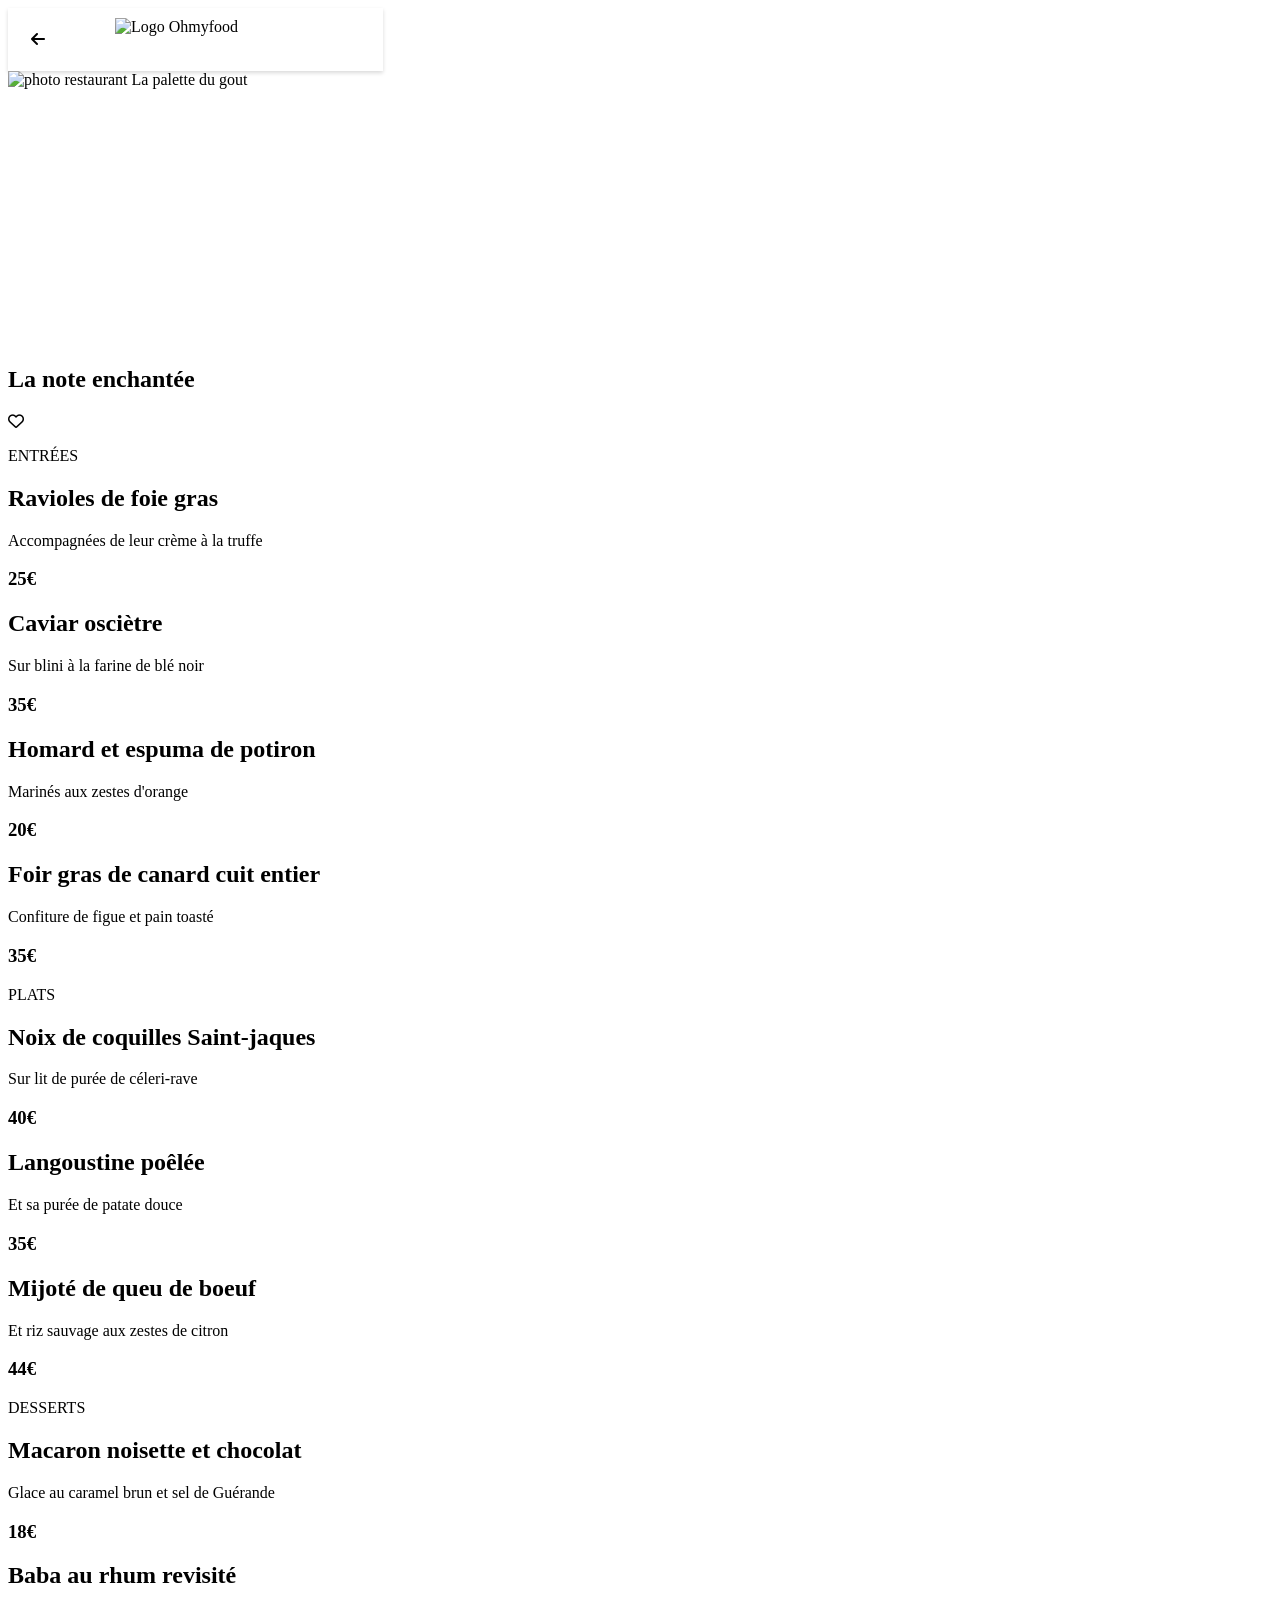
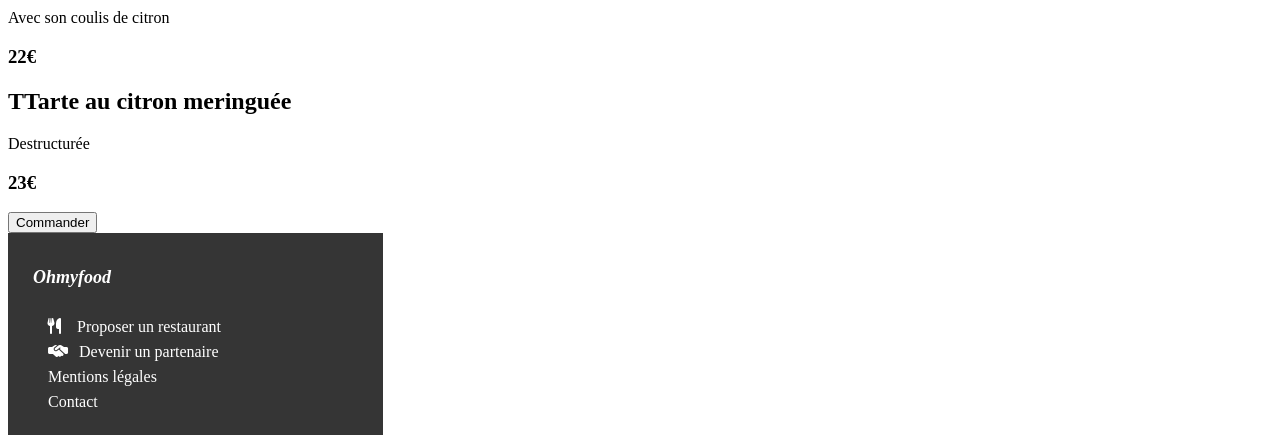
==== p4-menu-la-note-enchantee.html @ 3b94a600 "Full html" ====
<!DOCTYPE html>
<html lang="fr">

<head>
    <meta charset="utf-8">
    <title>Le titre de ma page</title>
    <meta name="viewport" content="width=device-width, initial-scale=1.0" />
    <link href="css/style.css" rel="stylesheet">
    <link rel="stylesheet" href="https://cdnjs.cloudflare.com/ajax/libs/font-awesome/6.2.1/css/all.min.css"
        integrity="sha512-MV7K8+y+gLIBoVD59lQIYicR65iaqukzvf/nwasF0nqhPay5w/9lJmVM2hMDcnK1OnMGCdVK+iQrJ7lzPJQd1w=="
        crossorigin="anonymous" referrerpolicy="no-referrer" />
</head>

<body>

    <!--header-->
    <header class="header-menu">
        <div class="header-first-block header-first-block-space">
            <div class="logo-menu"><i class="fa-solid fa-arrow-left"></i></div>
            <img class="header-picture" src="./images/logo/ohmyfood.png" alt="Logo Ohmyfood">
        </div>
        <img class="header-picture-menu" src="./images/restaurants/stil-u2Lp8tXIcjw-unsplash.jpg"
            alt="photo restaurant La palette du gout">
        </section>


        <!--Menu-->
        <section class="bloc-menu">
            <h1> La note enchantée</h1>
            <div><i class="fa-regular fa-heart"></i></div>


            <div>
                <p>ENTRÉES</p>
                <div class="starter-bloc-menu">

                    <article>
                        <h2>Ravioles de foie gras</h2>
                        <p>Accompagnées de leur crème à la truffe</p>
                        <h3>25€</h3>
                    </article>

                    <article>
                        <h2>Caviar osciètre</h2>
                        <p>Sur blini à la farine de blé noir</p>
                        <h3>35€</h3>
                    </article>

                    <article>
                        <h2>Homard et espuma de potiron</h2>
                        <p>Marinés aux zestes d'orange</p>
                        <h3>20€</h3>
                    </article>

                    <article>
                        <h2>Foir gras de canard cuit entier</h2>
                        <p>Confiture de figue et pain toasté</p>
                        <h3>35€</h3>
                    </article>

                </div>
            </div>

            <div>
                <p>PLATS</p>
                <div class="maincourse-bloc-menu">

                    <article>
                        <h2>Noix de coquilles Saint-jaques</h2>
                        <p>Sur lit de purée de céleri-rave</p>
                        <h3>40€</h3>
                    </article>

                    <article>
                        <h2>Langoustine poêlée</h2>
                        <p>Et sa purée de patate douce</p>
                        <h3>35€</h3>
                    </article>

                    <article>
                        <h2>Mijoté de queu de boeuf</h2>
                        <p>Et riz sauvage aux zestes de citron</p>
                        <h3>44€</h3>
                    </article>
                </div>
            </div>

            <div>
                <p>DESSERTS</p>
                <div class="desert-bloc-menu">

                    <article>
                        <h2>Macaron noisette et chocolat</h2>
                        <p>Glace au caramel brun et sel de Guérande</p>
                        <h3>18€</h3>
                    </article>

                    <article>
                        <h2>Baba au rhum revisité</h2>
                        <p>Avec son coulis de citron</p>
                        <h3>22€</h3>
                    </article>

                    <article>
                        <h2>TTarte au citron meringuée</h2>
                        <p>Destructurée</p>
                        <h3>23€</h3>
                    </article>

                </div>
            </div>

            <button>Commander</button>

        </section>


        <!--Footer-->
        <footer class="footer-container">
            <h1>Ohmyfood</h1>
            <ul class="footer-list">
                <li><a><i class="fa-solid fa-utensils"></i> Proposer un restaurant</a></li>
                <li><a><i class="fa-solid fa-handshake-simple"></i>Devenir un partenaire</a></li>
                <li><a>Mentions légales</a></li>
                <li><a>Contact</a></li>
            </ul>
        </footer>

</body>

</html>
---- css/style.css ----
body {
    width: 375px;
}

.grey-icon {
    color: #7E7E7E;
}

.green-button {
    color: #008766;
    background-color: #99E2D0;
    border-style: none;
}

/*header*/
header {
    background-color: #ffffff;
    display: flex;
    flex-direction: column;
    width: 100%;
}

.header-first-block {
    width: 375px;
    box-shadow: 0px 2px 4px 0px #00000026;
    display: flex;
    align-items: center;
    justify-content: center;
}

.header-picture {
    height: 44px;
    width: 162px;
    display: flex;
    justify-content: center;
    align-items: center;
    object-fit: contain;
}

.header-logo {
    height: 50px;
    width: 375px;
    background-color: #EAEAEA;
    display: flex;
    flex-direction: row;
    align-items: center;
    justify-content: center;
}

.header-logo i {
    margin-right: 10px;
}

.presentation-block-header {
    background-color: #F6F6F6;
    height: 287px;
    width: 375px;
    display: flex;
    flex-direction: column;
    align-items: center;
}

.button-presentation-block-header {
    display: flex;
    justify-content: center;
    align-items: center;
    height: 50px;
    width: 218px;
    border-radius: 25px;
    background: linear-gradient(200.64deg, #9356DC -5.2%, #FF79DA 110.74%);
    color: white;
    border-style: none;
    font-size: 16px;
    margin-top: 17px;
}

.presentation-block-header h1 {
    width: 230px;
    font-size: 24px;
    display: flex;
    justify-content: center;
    text-align: center;
    margin-top: 39px;
}

.presentation-block-header p {
    width: 290px;
    text-align: center;
    font-size: 18px;
    margin-top: 0;
}

/*Fonctionnement*/
.instruction-block {
    height: 320px;
    width: 375px;
    padding-top: 48px;
    padding-bottom: 68px;
    padding-left: 32px;
}

.instruction-block h1 {
    margin: 0;
}

.card-instruction-block {
    height: 72px;
    width: 322px;
    left: 32px;
    border-radius: 20px;
    background: #F6F6F6;
    box-shadow: 0px 4px 15px 0px #00000026;
    margin-bottom: 25px;
    margin-top: 26px;
    display: flex;
    flex-direction: row;
    align-items: center;
}

.card-instruction-block i {
    padding-right: 30px;
    padding-left: 30px;
}

.number-instruction-block {
    background: #9356DC;
    width: 24px;
    height: 24px;
    border-radius: 50%;
    color: #ffffff;
    display: flex;
    align-items: center;
    justify-content: center;
}

/*Restaurant*/
.restaurant-block {
    background: #F6F6F6;
    width: 375px;
}

.card-container-restaurant-block {
    display: flex;
    flex-direction: column;
    justify-content: center;
    align-items: center;
}

.card-restaurant-block {
    background-color: #ffffff;
    box-shadow: 0px 4px 15px 0px #0000001A;
    height: 251px;
    width: 335px;
    border-radius: 15px;
    overflow: hidden;
    margin-bottom: 10px;
    box-sizing: border-box;
}

.button-restaurant-bock {
    position: relative;
    bottom: 180px;
    left: 240px;
    height: 29px;
    width: 80px;
    border-radius: 2px;
}

.card-restaurant-block img {
    width: 335px;
    height: 190px;
}

.card-restaurant-block h2 {
    font-size: 18px;
    margin: 0;
}

/*Footer*/
.footer-container {
    height: 180px;
    width: 375px;
    background-color: #353535;
    color: #ffffff;
    padding-top: 22px;
}

.footer-container h1 {
    font-style: italic;
    font-size: 18px;
    margin-left: 25px;
    margin-bottom: 30px;
}

.footer-container a {
    text-decoration: none;
}

.footer-container i {
    margin-right: 11px;
}

.footer-container li {
    list-style-type: none;
    margin-bottom: 7px;
}








/*Page-Menu*/

/*Header*/

.header-menu {
    width: 100%;
}

.header-first-block-space {
    justify-content: left;
    height: 63px;
}

.logo-menu {
    margin-left: 23px;
    margin-right: 70px;
}

.header-picture-menu {
    width: 375px;
    height: 275px;
}

/*Menu*/
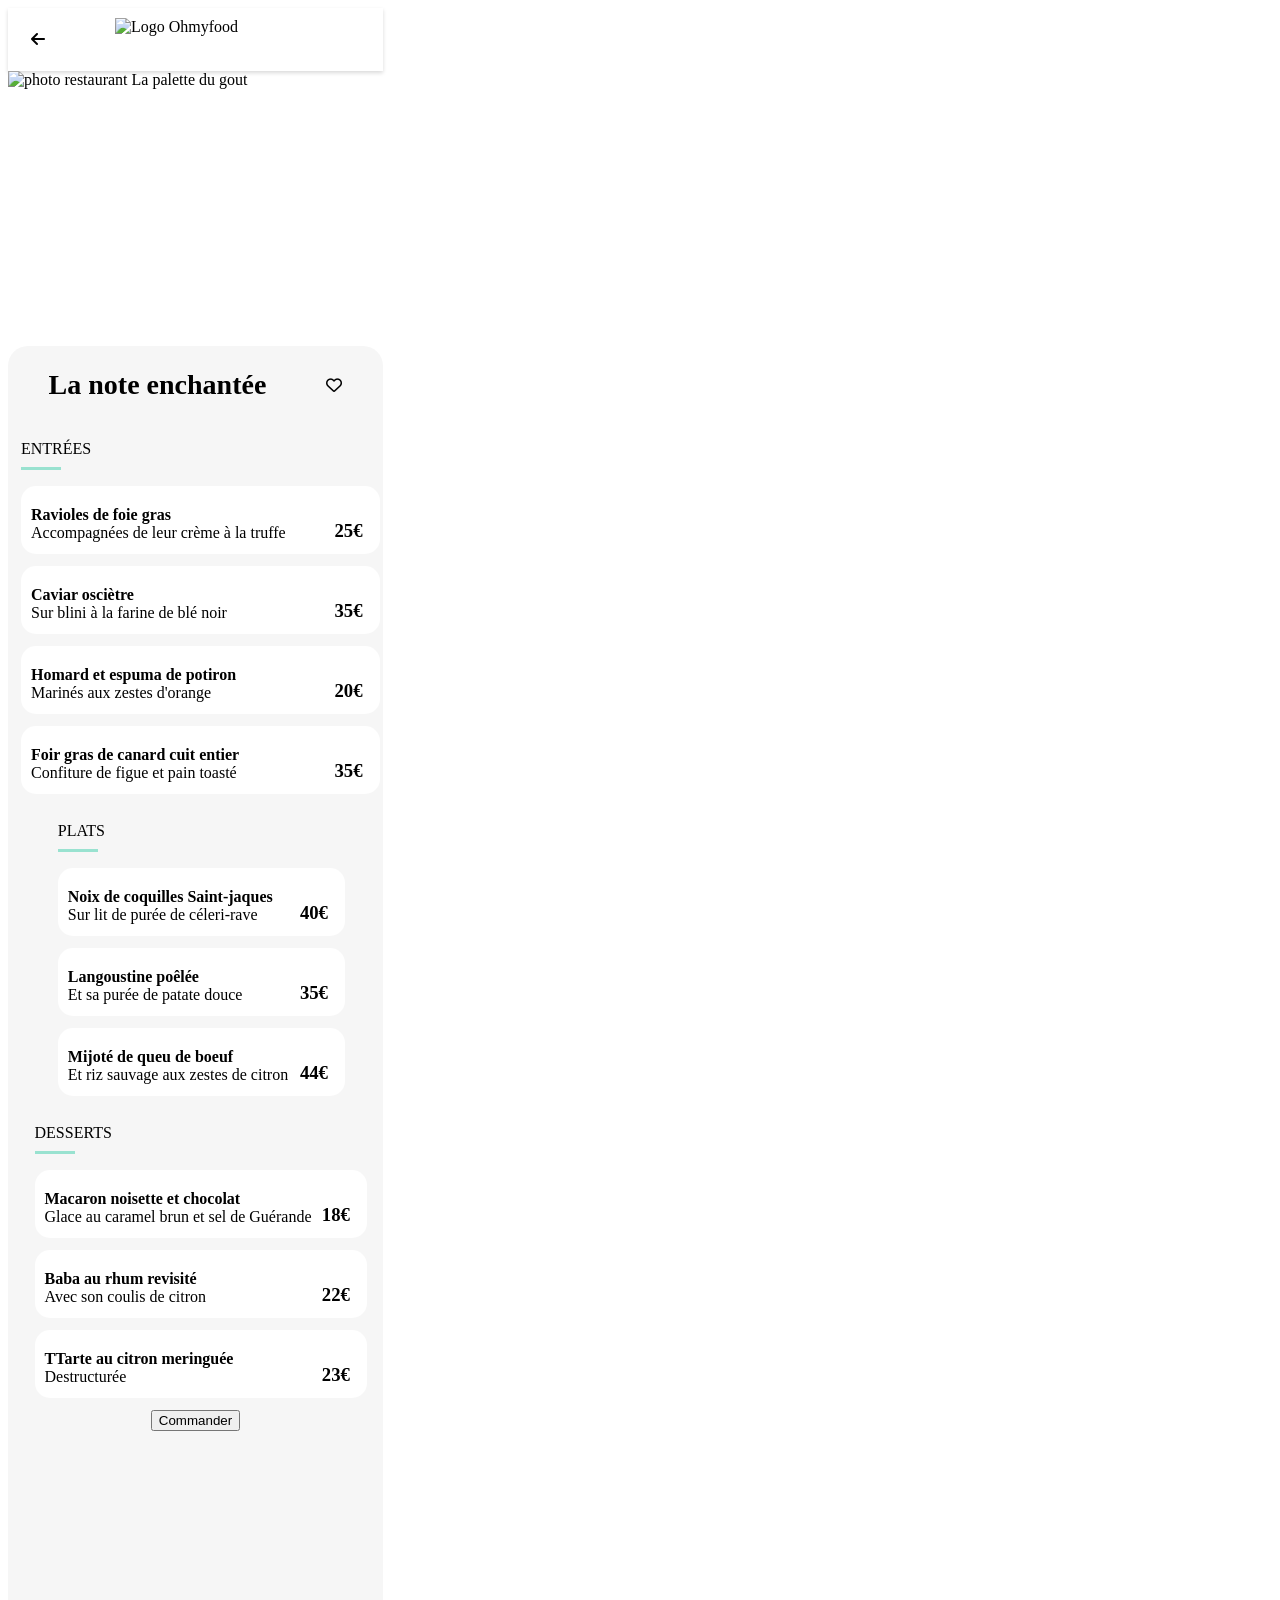
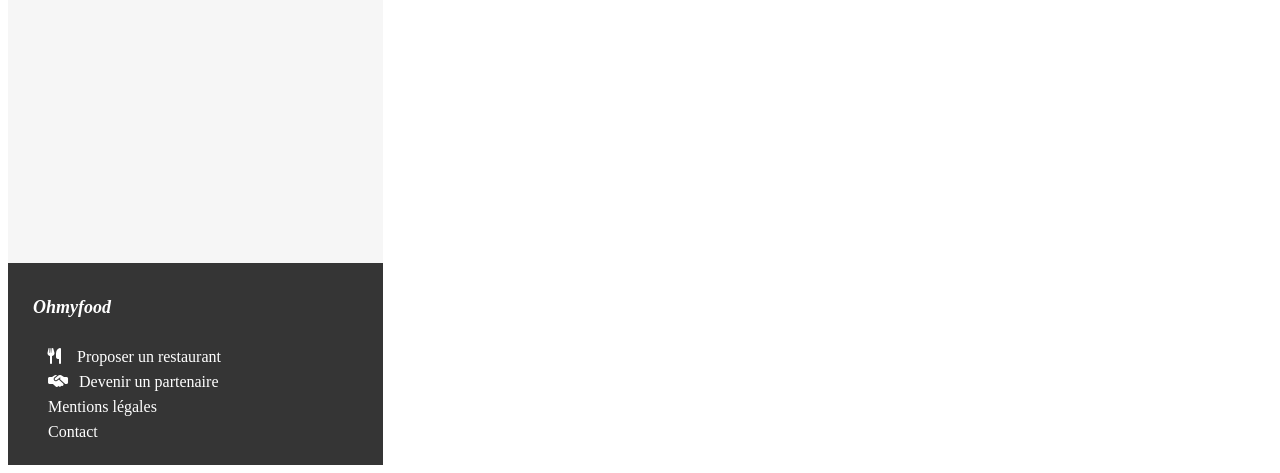
==== commit 23619302: "Css" ====
--- a/p4-menu-la-note-enchantee.html
+++ b/p4-menu-la-note-enchantee.html
@@ -9,6 +9,12 @@
     <link rel="stylesheet" href="https://cdnjs.cloudflare.com/ajax/libs/font-awesome/6.2.1/css/all.min.css"
         integrity="sha512-MV7K8+y+gLIBoVD59lQIYicR65iaqukzvf/nwasF0nqhPay5w/9lJmVM2hMDcnK1OnMGCdVK+iQrJ7lzPJQd1w=="
         crossorigin="anonymous" referrerpolicy="no-referrer" />
+    <link rel="preconnect" href="https://fonts.googleapis.com">
+    <link rel="preconnect" href="https://fonts.gstatic.com" crossorigin>
+    <link
+        href="https://fonts.googleapis.com/css2?family=Raleway:ital,wght@0,100;0,200;0,300;0,400;1,100;1,200&display=swap"
+        rel="stylesheet">
+
 </head>
 
 <body>
@@ -26,84 +32,106 @@
 
         <!--Menu-->
         <section class="bloc-menu">
-            <h1> La note enchantée</h1>
-            <div><i class="fa-regular fa-heart"></i></div>
+            <div class="restaurant-name-menu">
+                <h1> La note enchantée</h1>
+                <i class="fa-regular fa-heart"></i>
+            </div>
 
 
-            <div>
-                <p>ENTRÉES</p>
-                <div class="starter-bloc-menu">
+            <div class="starter-bloc-menu">
+                <p class="title-bloc-menu">ENTRÉES</p>
+                <div>
 
-                    <article>
-                        <h2>Ravioles de foie gras</h2>
-                        <p>Accompagnées de leur crème à la truffe</p>
+                    <article class="card-menu">
+                        <div class="card-title">
+                            <h2>Ravioles de foie gras</h2>
+                            <p>Accompagnées de leur crème à la truffe</p>
+                        </div>
                         <h3>25€</h3>
                     </article>
 
-                    <article>
-                        <h2>Caviar osciètre</h2>
-                        <p>Sur blini à la farine de blé noir</p>
+                    <article class="card-menu">
+                        <div class="card-title">
+                            <h2>Caviar osciètre</h2>
+                            <p>Sur blini à la farine de blé noir</p>
+                        </div>
                         <h3>35€</h3>
                     </article>
 
-                    <article>
-                        <h2>Homard et espuma de potiron</h2>
-                        <p>Marinés aux zestes d'orange</p>
+                    <article class="card-menu">
+                        <div class="card-title">
+                            <h2>Homard et espuma de potiron</h2>
+                            <p>Marinés aux zestes d'orange</p>
+                        </div>
                         <h3>20€</h3>
                     </article>
 
-                    <article>
-                        <h2>Foir gras de canard cuit entier</h2>
-                        <p>Confiture de figue et pain toasté</p>
+                    <article class="card-menu">
+                        <div class="card-title">
+                            <h2>Foir gras de canard cuit entier</h2>
+                            <p>Confiture de figue et pain toasté</p>
+                        </div>
                         <h3>35€</h3>
                     </article>
 
                 </div>
             </div>
 
-            <div>
-                <p>PLATS</p>
-                <div class="maincourse-bloc-menu">
+            <div class="maincourse-bloc-menu">
+                <p class="title-bloc-menu">PLATS</p>
+                <div>
 
-                    <article>
-                        <h2>Noix de coquilles Saint-jaques</h2>
-                        <p>Sur lit de purée de céleri-rave</p>
+                    <article class="card-menu">
+                        <div class="card-title">
+                            <h2>Noix de coquilles Saint-jaques</h2>
+                            <p>Sur lit de purée de céleri-rave</p>
+                        </div>
                         <h3>40€</h3>
                     </article>
 
-                    <article>
-                        <h2>Langoustine poêlée</h2>
-                        <p>Et sa purée de patate douce</p>
+                    <article class="card-menu">
+                        <div class="card-title">
+                            <h2>Langoustine poêlée</h2>
+                            <p>Et sa purée de patate douce</p>
+                        </div>
                         <h3>35€</h3>
                     </article>
 
-                    <article>
-                        <h2>Mijoté de queu de boeuf</h2>
-                        <p>Et riz sauvage aux zestes de citron</p>
+                    <article class="card-menu">
+                        <div class="card-title">
+                            <h2>Mijoté de queu de boeuf</h2>
+                            <p>Et riz sauvage aux zestes de citron</p>
+                        </div>
                         <h3>44€</h3>
                     </article>
                 </div>
             </div>
 
-            <div>
-                <p>DESSERTS</p>
-                <div class="desert-bloc-menu">
+            <div class="desert-bloc-menu">
+                <p class="title-bloc-menu">DESSERTS</p>
+                <div>
 
-                    <article>
-                        <h2>Macaron noisette et chocolat</h2>
-                        <p>Glace au caramel brun et sel de Guérande</p>
+                    <article class="card-menu">
+                        <div class="card-title">
+                            <h2>Macaron noisette et chocolat</h2>
+                            <p>Glace au caramel brun et sel de Guérande</p>
+                        </div>
                         <h3>18€</h3>
                     </article>
 
-                    <article>
-                        <h2>Baba au rhum revisité</h2>
-                        <p>Avec son coulis de citron</p>
+                    <article class="card-menu">
+                        <div class="card-title">
+                            <h2>Baba au rhum revisité</h2>
+                            <p>Avec son coulis de citron</p>
+                        </div>
                         <h3>22€</h3>
                     </article>
 
-                    <article>
-                        <h2>TTarte au citron meringuée</h2>
-                        <p>Destructurée</p>
+                    <article class="card-menu">
+                        <div class="card-title">
+                            <h2>TTarte au citron meringuée</h2>
+                            <p>Destructurée</p>
+                        </div>
                         <h3>23€</h3>
                     </article>
 
--- a/css/style.css
+++ b/css/style.css
@@ -237,8 +237,67 @@
 
 /*Menu*/
 
-
-
-
-
-
+.bloc-menu {
+    background-color: #F6F6F6;
+    height: 1517px;
+    border-radius: 20px 20px 0 0;
+    padding: 0 13px 0 13px;
+    display: flex;
+    align-items: center;
+    flex-direction: column;
+}
+
+.restaurant-name-menu {
+    display: flex;
+    align-items: center;
+}
+
+.restaurant-name-menu h1 {
+    margin-right: 60px;
+    font-size: 28px;
+}
+
+.starter-bloc-menu {
+    width: 100%;
+    display: flex;
+    flex-direction: column;
+}
+
+.title-bloc-menu {
+    border-bottom: 3px solid #99E2D0;
+    width: 40px;
+    height: 27px;
+}
+
+.card-menu {
+    width: 97%;
+    height: 68px;
+    background-color: #FFFFFF;
+    border-radius: 15px;
+    display: flex;
+    flex-direction: row;
+    align-items: flex-end;
+    justify-content: space-between;
+    margin-bottom: 12px;
+    padding-left: 10px;
+    padding-right: 10px;
+}
+
+.card-menu h2 {
+    font-size: 16px;
+    margin: 0;
+}
+
+.card-menu p {
+    margin: 0;
+}
+
+.card-menu h3 {
+    width: 35px;
+    margin-bottom: 12px;
+    display: flex;
+}
+
+.card-title {
+    margin-bottom: 12px;
+}
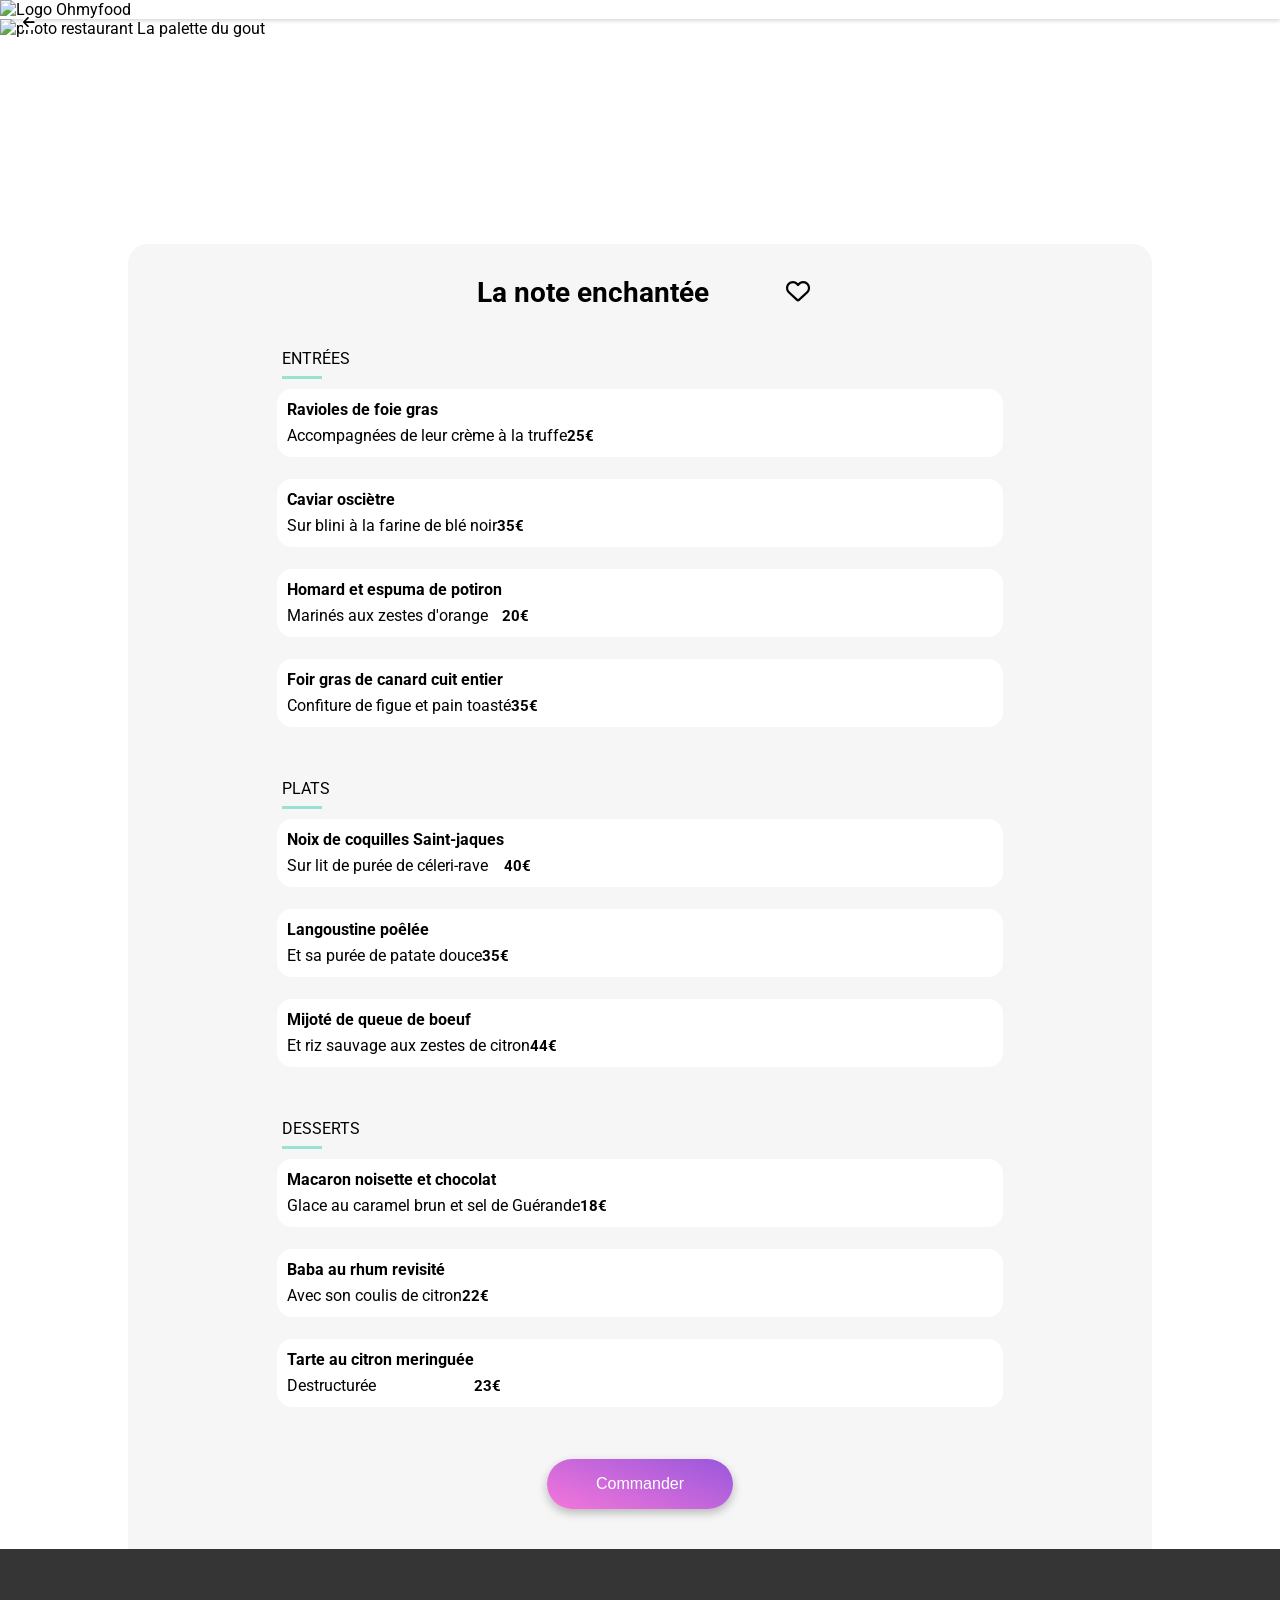
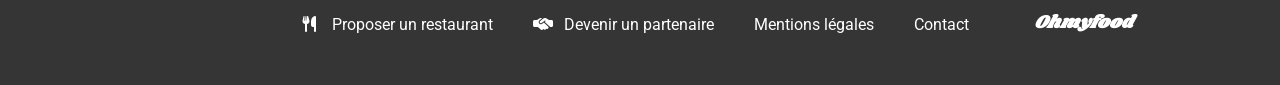
==== commit 93e0c534: "Feat - homepage loader" ====
--- a/p4-menu-la-note-enchantee.html
+++ b/p4-menu-la-note-enchantee.html
@@ -3,7 +3,7 @@
 
 <head>
     <meta charset="utf-8">
-    <title>Le titre de ma page</title>
+    <title>Menu - La note enchantée</title>
     <meta name="viewport" content="width=device-width, initial-scale=1.0" />
     <link href="css/style.css" rel="stylesheet">
     <link rel="stylesheet" href="https://cdnjs.cloudflare.com/ajax/libs/font-awesome/6.2.1/css/all.min.css"
@@ -14,7 +14,13 @@
     <link
         href="https://fonts.googleapis.com/css2?family=Raleway:ital,wght@0,100;0,200;0,300;0,400;1,100;1,200&display=swap"
         rel="stylesheet">
-
+    <link rel="preconnect" href="https://fonts.googleapis.com">
+    <link rel="preconnect" href="https://fonts.gstatic.com" crossorigin>
+    <link rel="preconnect" href="https://fonts.googleapis.com">
+    <link rel="preconnect" href="https://fonts.gstatic.com" crossorigin>
+    <link
+        href="https://fonts.googleapis.com/css2?family=Roboto:ital,wght@0,100;0,300;0,400;0,500;0,700;0,900;1,100;1,300;1,400;1,500;1,700;1,900&family=Shrikhand&display=swap"
+        rel="stylesheet">
 </head>
 
 <body>
@@ -22,7 +28,9 @@
     <!--header-->
     <header class="header-menu">
         <div class="header-first-block header-first-block-space">
-            <div class="logo-menu"><i class="fa-solid fa-arrow-left"></i></div>
+            <a href="./p4.html">
+                <button class="logo-menu"><i class="fa-solid fa-arrow-left"></i></button>
+            </a>
             <img class="header-picture" src="./images/logo/ohmyfood.png" alt="Logo Ohmyfood">
         </div>
         <img class="header-picture-menu" src="./images/restaurants/stil-u2Lp8tXIcjw-unsplash.jpg"
@@ -33,8 +41,11 @@
         <!--Menu-->
         <section class="bloc-menu">
             <div class="restaurant-name-menu">
-                <h1> La note enchantée</h1>
-                <i class="fa-regular fa-heart"></i>
+                <h1>La note enchantée</h1>
+                <button class="heart-button">
+                    <i class="fa-regular fa-heart heart-empty"></i>
+                    <i class="fa-solid fa-heart heart-full"></i>
+                </button>
             </div>
 
 
@@ -42,38 +53,39 @@
                 <p class="title-bloc-menu">ENTRÉES</p>
                 <div>
 
-                    <article class="card-menu">
-                        <div class="card-title">
-                            <h2>Ravioles de foie gras</h2>
-                            <p>Accompagnées de leur crème à la truffe</p>
-                        </div>
-                        <h3>25€</h3>
-                    </article>
+                    <div class="card-container">
+                        <article class="card-menu">
+                            <div class="card-title">
+                                <h2>Ravioles de foie gras</h2>
+                                <p>Accompagnées de leur crème à la truffe</p>
+                            </div>
+                            <h3>25€</h3>
+                        </article>
 
-                    <article class="card-menu">
-                        <div class="card-title">
-                            <h2>Caviar osciètre</h2>
-                            <p>Sur blini à la farine de blé noir</p>
-                        </div>
-                        <h3>35€</h3>
-                    </article>
+                        <article class="card-menu">
+                            <div class="card-title">
+                                <h2>Caviar osciètre</h2>
+                                <p>Sur blini à la farine de blé noir</p>
+                            </div>
+                            <h3>35€</h3>
+                        </article>
 
-                    <article class="card-menu">
-                        <div class="card-title">
-                            <h2>Homard et espuma de potiron</h2>
-                            <p>Marinés aux zestes d'orange</p>
-                        </div>
-                        <h3>20€</h3>
-                    </article>
+                        <article class="card-menu">
+                            <div class="card-title">
+                                <h2>Homard et espuma de potiron</h2>
+                                <p>Marinés aux zestes d'orange</p>
+                            </div>
+                            <h3>20€</h3>
+                        </article>
 
-                    <article class="card-menu">
-                        <div class="card-title">
-                            <h2>Foir gras de canard cuit entier</h2>
-                            <p>Confiture de figue et pain toasté</p>
-                        </div>
-                        <h3>35€</h3>
-                    </article>
-
+                        <article class="card-menu">
+                            <div class="card-title">
+                                <h2>Foir gras de canard cuit entier</h2>
+                                <p>Confiture de figue et pain toasté</p>
+                            </div>
+                            <h3>35€</h3>
+                        </article>
+                    </div>
                 </div>
             </div>
 
@@ -81,29 +93,31 @@
                 <p class="title-bloc-menu">PLATS</p>
                 <div>
 
-                    <article class="card-menu">
-                        <div class="card-title">
-                            <h2>Noix de coquilles Saint-jaques</h2>
-                            <p>Sur lit de purée de céleri-rave</p>
-                        </div>
-                        <h3>40€</h3>
-                    </article>
+                    <div class="card-container">
+                        <article class="card-menu">
+                            <div class="card-title">
+                                <h2>Noix de coquilles Saint-jaques</h2>
+                                <p>Sur lit de purée de céleri-rave</p>
+                            </div>
+                            <h3>40€</h3>
+                        </article>
 
-                    <article class="card-menu">
-                        <div class="card-title">
-                            <h2>Langoustine poêlée</h2>
-                            <p>Et sa purée de patate douce</p>
-                        </div>
-                        <h3>35€</h3>
-                    </article>
+                        <article class="card-menu">
+                            <div class="card-title">
+                                <h2>Langoustine poêlée</h2>
+                                <p>Et sa purée de patate douce</p>
+                            </div>
+                            <h3>35€</h3>
+                        </article>
 
-                    <article class="card-menu">
-                        <div class="card-title">
-                            <h2>Mijoté de queu de boeuf</h2>
-                            <p>Et riz sauvage aux zestes de citron</p>
-                        </div>
-                        <h3>44€</h3>
-                    </article>
+                        <article class="card-menu">
+                            <div class="card-title">
+                                <h2>Mijoté de queue de boeuf</h2>
+                                <p>Et riz sauvage aux zestes de citron</p>
+                            </div>
+                            <h3>44€</h3>
+                        </article>
+                    </div>
                 </div>
             </div>
 
@@ -111,34 +125,36 @@
                 <p class="title-bloc-menu">DESSERTS</p>
                 <div>
 
-                    <article class="card-menu">
-                        <div class="card-title">
-                            <h2>Macaron noisette et chocolat</h2>
-                            <p>Glace au caramel brun et sel de Guérande</p>
-                        </div>
-                        <h3>18€</h3>
-                    </article>
 
-                    <article class="card-menu">
-                        <div class="card-title">
-                            <h2>Baba au rhum revisité</h2>
-                            <p>Avec son coulis de citron</p>
-                        </div>
-                        <h3>22€</h3>
-                    </article>
+                    <div class="card-container">
+                        <article class="card-menu">
+                            <div class="card-title">
+                                <h2>Macaron noisette et chocolat</h2>
+                                <p>Glace au caramel brun et sel de Guérande</p>
+                            </div>
+                            <h3>18€</h3>
+                        </article>
 
-                    <article class="card-menu">
-                        <div class="card-title">
-                            <h2>TTarte au citron meringuée</h2>
-                            <p>Destructurée</p>
-                        </div>
-                        <h3>23€</h3>
-                    </article>
+                        <article class="card-menu">
+                            <div class="card-title">
+                                <h2>Baba au rhum revisité</h2>
+                                <p>Avec son coulis de citron</p>
+                            </div>
+                            <h3>22€</h3>
+                        </article>
 
+                        <article class="card-menu">
+                            <div class="card-title">
+                                <h2>Tarte au citron meringuée</h2>
+                                <p>Destructurée</p>
+                            </div>
+                            <h3>23€</h3>
+                        </article>
+                    </div>
                 </div>
             </div>
 
-            <button>Commander</button>
+            <button class="button-menu">Commander</button>
 
         </section>
 
--- a/css/style.css
+++ b/css/style.css
@@ -1,5 +1,24 @@
 body {
-    width: 375px;
+    font-family: 'Roboto', sans-serif;
+}
+
+* {
+    margin: 0;
+    padding: 0;
+}
+
+:root {
+    --color-primary: #9356DC;
+}
+
+body {
+    margin: 0;
+    width: 100%;
+}
+
+a {
+    text-decoration: none;
+    color: black;
 }
 
 .grey-icon {
@@ -12,6 +31,26 @@
     border-style: none;
 }
 
+img {
+    object-fit: cover;
+}
+
+.heart-button {
+    border-style: none;
+    height: 30px;
+    width: 35px;
+    font-size: 24px;
+    margin-bottom: 15px;
+    overflow: hidden;
+    transition-duration: 1.2s;
+}
+
+h1 {
+    font-family: 'Shrikhand', cursive;
+}
+
+
+
 /*header*/
 header {
     background-color: #ffffff;
@@ -21,25 +60,32 @@
 }
 
 .header-first-block {
-    width: 375px;
+    min-width: 375px;
+    width: 100%;
     box-shadow: 0px 2px 4px 0px #00000026;
-    display: flex;
-    align-items: center;
-    justify-content: center;
+}
+
+.header-homepage-space {
+    display: flex;
+    justify-content: center;
+    align-items: center;
+}
+
+.header-menu-space {
+    display: flex;
+    align-items: center;
 }
 
 .header-picture {
     height: 44px;
     width: 162px;
-    display: flex;
-    justify-content: center;
-    align-items: center;
     object-fit: contain;
 }
 
 .header-logo {
     height: 50px;
-    width: 375px;
+    min-width: 375px;
+    width: 100%;
     background-color: #EAEAEA;
     display: flex;
     flex-direction: row;
@@ -54,7 +100,8 @@
 .presentation-block-header {
     background-color: #F6F6F6;
     height: 287px;
-    width: 375px;
+    min-width: 375px;
+    width: 100%;
     display: flex;
     flex-direction: column;
     align-items: center;
@@ -92,38 +139,55 @@
 
 /*Fonctionnement*/
 .instruction-block {
-    height: 320px;
-    width: 375px;
-    padding-top: 48px;
-    padding-bottom: 68px;
-    padding-left: 32px;
+    height: 440px;
+    min-width: 375px;
+    width: 100%;
 }
 
 .instruction-block h1 {
     margin: 0;
+    padding-top: 20px;
+    padding-left: 20px;
+}
+
+.card-container-instruction-block {
+    display: flex;
+    flex-direction: column;
+    width: 100%;
+    align-items: center;
 }
 
 .card-instruction-block {
     height: 72px;
-    width: 322px;
+    width: 90%;
     left: 32px;
     border-radius: 20px;
     background: #F6F6F6;
     box-shadow: 0px 4px 15px 0px #00000026;
     margin-bottom: 25px;
     margin-top: 26px;
+    margin-right: ;
     display: flex;
     flex-direction: row;
     align-items: center;
 }
 
+.card-instruction-block:hover {
+    background-color: #F5EDFF;
+}
+
+
 .card-instruction-block i {
-    padding-right: 30px;
-    padding-left: 30px;
+    padding-right: 20px;
+    padding-left: 20px;
+}
+
+.card-instruction-block:hover i {
+    color: var(--color-primary);
 }
 
 .number-instruction-block {
-    background: #9356DC;
+    background: var(--color-primary);
     width: 24px;
     height: 24px;
     border-radius: 50%;
@@ -131,12 +195,23 @@
     display: flex;
     align-items: center;
     justify-content: center;
+    position: relative;
+    right: 10px;
 }
 
 /*Restaurant*/
 .restaurant-block {
     background: #F6F6F6;
-    width: 375px;
+    min-width: 375px;
+    width: 100%;
+    padding-bottom: 40px;
+}
+
+.restaurant-block h1 {
+    padding-top: 54px;
+    padding-left: 20px;
+    padding-bottom: 20px;
+    font-family: 'Roboto', sans-serif;
 }
 
 .card-container-restaurant-block {
@@ -150,25 +225,26 @@
     background-color: #ffffff;
     box-shadow: 0px 4px 15px 0px #0000001A;
     height: 251px;
-    width: 335px;
+    width: 90%;
     border-radius: 15px;
     overflow: hidden;
-    margin-bottom: 10px;
+    margin-bottom: 20px;
     box-sizing: border-box;
 }
 
 .button-restaurant-bock {
     position: relative;
     bottom: 180px;
-    left: 240px;
+    left: 75%;
     height: 29px;
     width: 80px;
     border-radius: 2px;
 }
 
 .card-restaurant-block img {
-    width: 335px;
+    width: 100%;
     height: 190px;
+
 }
 
 .card-restaurant-block h2 {
@@ -176,13 +252,58 @@
     margin: 0;
 }
 
+
+.heart-empty {
+    position: absolute;
+}
+
+.heart-full {
+    position: absolute;
+    opacity: 0;
+    transition-property: all;
+    transition-duration: 2s;
+}
+
+.heart-full:hover {
+    opacity: 1;
+    color: transparent;
+    background-clip: border-box;
+    -webkit-background-clip: text;
+    background-image: linear-gradient(200.64deg, #9356DC -5.2%, #FF79DA 110.74%);
+}
+
+.card-text-menu {
+    margin-top: -25px;
+    height: 70px;
+    margin-left: 12px;
+    margin-right: 24px;
+    display: flex;
+    flex-direction: row;
+    justify-content: space-between;
+    position: relative;
+}
+
+.card-text-menu p {
+    margin-top: 5px;
+}
+
+.card-text-menu .heart-button {
+    background-color: #ffffff;
+    margin-top: -9px;
+}
+
+
+
+
 /*Footer*/
 .footer-container {
     height: 180px;
-    width: 375px;
+    min-width: 375px;
+    width: 100%;
     background-color: #353535;
     color: #ffffff;
     padding-top: 22px;
+    margin-top: -50px;
 }
 
 .footer-container h1 {
@@ -194,6 +315,7 @@
 
 .footer-container a {
     text-decoration: none;
+    color: #FFFFFF;
 }
 
 .footer-container i {
@@ -205,6 +327,10 @@
     margin-bottom: 7px;
 }
 
+.footer-list {
+    padding-left: 25px;
+}
+
 
 
 
@@ -217,21 +343,20 @@
 /*Header*/
 
 .header-menu {
-    width: 100%;
-}
-
-.header-first-block-space {
-    justify-content: left;
-    height: 63px;
+    min-width: 375px;
+    width: 100%;
 }
 
 .logo-menu {
-    margin-left: 23px;
-    margin-right: 70px;
+    background-color: #FFFFFF;
+    border: none;
+    position: absolute;
+    left: 23px;
+    top: 15px;
 }
 
 .header-picture-menu {
-    width: 375px;
+    min-width: 375px;
     height: 275px;
 }
 
@@ -239,65 +364,332 @@
 
 .bloc-menu {
     background-color: #F6F6F6;
-    height: 1517px;
     border-radius: 20px 20px 0 0;
-    padding: 0 13px 0 13px;
     display: flex;
     align-items: center;
     flex-direction: column;
+    position: relative;
+    bottom: 50px;
+    min-width: 375px;
+    width: 100%;
+    transition-delay: 150ms;
 }
 
 .restaurant-name-menu {
     display: flex;
-    align-items: center;
+    justify-content: center;
+    align-items: flex-end;
 }
 
 .restaurant-name-menu h1 {
     margin-right: 60px;
     font-size: 28px;
+    margin-bottom: 0;
+    margin-top: 32px;
+    font-family: 'Roboto';
+}
+
+.restaurant-name-menu p {
+    font-size: 24px;
+}
+
+.restaurant-name-menu .heart-button {
+    background-color: #F6F6F6;
 }
 
 .starter-bloc-menu {
     width: 100%;
     display: flex;
     flex-direction: column;
+}
+
+.maincourse-bloc-menu {
+    width: 100%;
+    min-width: 375px;
+    transition-delay: 2s;
+    transition-property: margin-top;
+}
+
+.desert-bloc-menu {
+    width: 100%;
 }
 
 .title-bloc-menu {
     border-bottom: 3px solid #99E2D0;
     width: 40px;
     height: 27px;
+    margin-top: 40px;
+    margin-left: 17px;
+}
+
+.card-container {
+    display: flex;
+    flex-direction: column;
+    align-items: center;
 }
 
 .card-menu {
-    width: 97%;
+    width: 90%;
     height: 68px;
+    display: flex;
+    align-items: flex-end;
+    justify-content: flex-start;
     background-color: #FFFFFF;
     border-radius: 15px;
-    display: flex;
-    flex-direction: row;
-    align-items: flex-end;
-    justify-content: space-between;
-    margin-bottom: 12px;
+    margin-top: 10px;
     padding-left: 10px;
-    padding-right: 10px;
+    animation: cardslide 2.2s ease;
+}
+
+@keyframes cardslide {
+    0% {
+        opacity: 0;
+    }
+
+
+    100% {
+        opacity: 1;
+    }
 }
 
 .card-menu h2 {
     font-size: 16px;
-    margin: 0;
-}
-
-.card-menu p {
-    margin: 0;
+    margin-top: 0;
+    margin-bottom: 7px;
 }
 
 .card-menu h3 {
-    width: 35px;
-    margin-bottom: 12px;
-    display: flex;
+    font-size: 15px;
+    padding-right: 10px;
+    padding-bottom: 12px;
 }
 
 .card-title {
     margin-bottom: 12px;
+}
+
+.text-card-menu {
+    margin-bottom: 12px;
+    text-overflow: ellipsis;
+    width: calc(100% - 34px);
+    transition: all 1.5s ease;
+}
+
+.green-check {
+    background-color: #99E2D0;
+    height: 69px;
+    width: 0;
+    border-radius: 0 19px 19px 0;
+    transition: width 1.5s ease;
+    align-items: center;
+    justify-content: center;
+    display: flex;
+}
+
+.green-check i {
+    color: transparent;
+    padding: 1%;
+}
+
+.green-check:hover i {
+    color: #FFFFFF;
+}
+
+.card-menu:hover .green-check {
+    width: 40%;
+}
+
+.card-menu:hover .text-card-menu {
+    width: 60%;
+}
+
+.button-menu {
+    height: 50px;
+    width: 186px;
+    border-radius: 25px;
+    font-size: 16px;
+    color: #ffffff;
+    background: linear-gradient(200.64deg, #9356DC -5.2%, #FF79DA 110.74%);
+    border: none;
+    box-shadow: 0px 4px 10px 0px #00000040;
+    margin-top: 40px;
+    margin-bottom: 40px;
+}
+
+.button-menu:hover {
+    opacity: 0.80;
+}
+
+
+
+
+
+
+
+@media only screen and (min-width: 850px) {
+
+
+
+
+    /*Header*/
+
+
+    /*Instruction*/
+
+    .instruction-block {
+        width: 100%;
+        height: 262px;
+        box-sizing: border-box;
+        display: flex;
+        flex-direction: column;
+        padding-left: 193px;
+        ;
+    }
+
+    .instruction-block h1 {
+        height: 30px;
+        padding-left: 0;
+        padding-top: 50px;
+    }
+
+    .card-container-instruction-block {
+        display: flex;
+        flex-direction: row;
+        width: 100%;
+    }
+
+    .card-instruction-block {
+        height: 72px;
+        width: 25%;
+        margin-right: 36px;
+    }
+
+
+
+
+    /*Restaurant*/
+
+    .restaurant-block {
+        height: 436px;
+    }
+
+    .card-restaurant-block {
+        height: 251px;
+        min-width: 335px;
+        margin-right: 29px;
+        transition: width 1s;
+    }
+
+    .card-restaurant-block:hover {
+        width: 340px;
+    }
+
+    .card-container-restaurant-block {
+        display: flex;
+        flex-direction: row;
+        overflow-x: scroll;
+        padding-left: 30%;
+    }
+
+    .button-restaurant-bock {
+        left: 70%;
+    }
+
+    /*Footer*/
+
+    .footer-container {
+        display: flex;
+        flex-direction: row-reverse;
+        align-items: center;
+        justify-content: center;
+        height: 114px;
+        width: 100%;
+
+    }
+
+    .footer-container h1 {
+        margin-bottom: 10px;
+    }
+
+    .footer-list {
+        display: flex;
+        flex-direction: row;
+        margin-left: 130px;
+    }
+
+    .footer-list a {
+        margin-right: 40px;
+    }
+
+
+
+
+
+    /*PAGE MENU*/
+
+    .bloc-menu {
+        width: 80%;
+        margin-left: 10%;
+    }
+
+    .title-bloc-menu {
+        margin-left: 15%;
+    }
+
+    .card-menu {
+        width: 70%;
+        margin-bottom: 12px;
+    }
+}
+
+
+
+.loader {
+    display: flex;
+    align-items: center;
+    justify-content: center;
+    width: 100vw;
+    height: 100vh;
+    background-color: #CEECF5;
+    opacity: 0.7;
+    position: fixed;
+    animation: background-leave 3s forwards;
+}
+
+
+.loader-circle {
+    height: 120px;
+    width: 120px;
+    border: 6px solid;
+    border-color: white transparent white transparent;
+    border-radius: 50%;
+    animation: spin 3s forwards;
+}
+
+@keyframes spin {
+    from {
+        transform: rotate(0deg);
+        z-index: 2;
+        opacity: 1;
+
+    }
+
+    to {
+        transform: rotate(360deg);
+        z-index: -10;
+        opacity: 0;
+    }
+}
+
+@keyframes background-leave {
+    from {
+        z-index: 2;
+        opacity: 1;
+
+    }
+
+    to {
+        z-index: -1;
+        opacity: 0.1;
+    }
 }
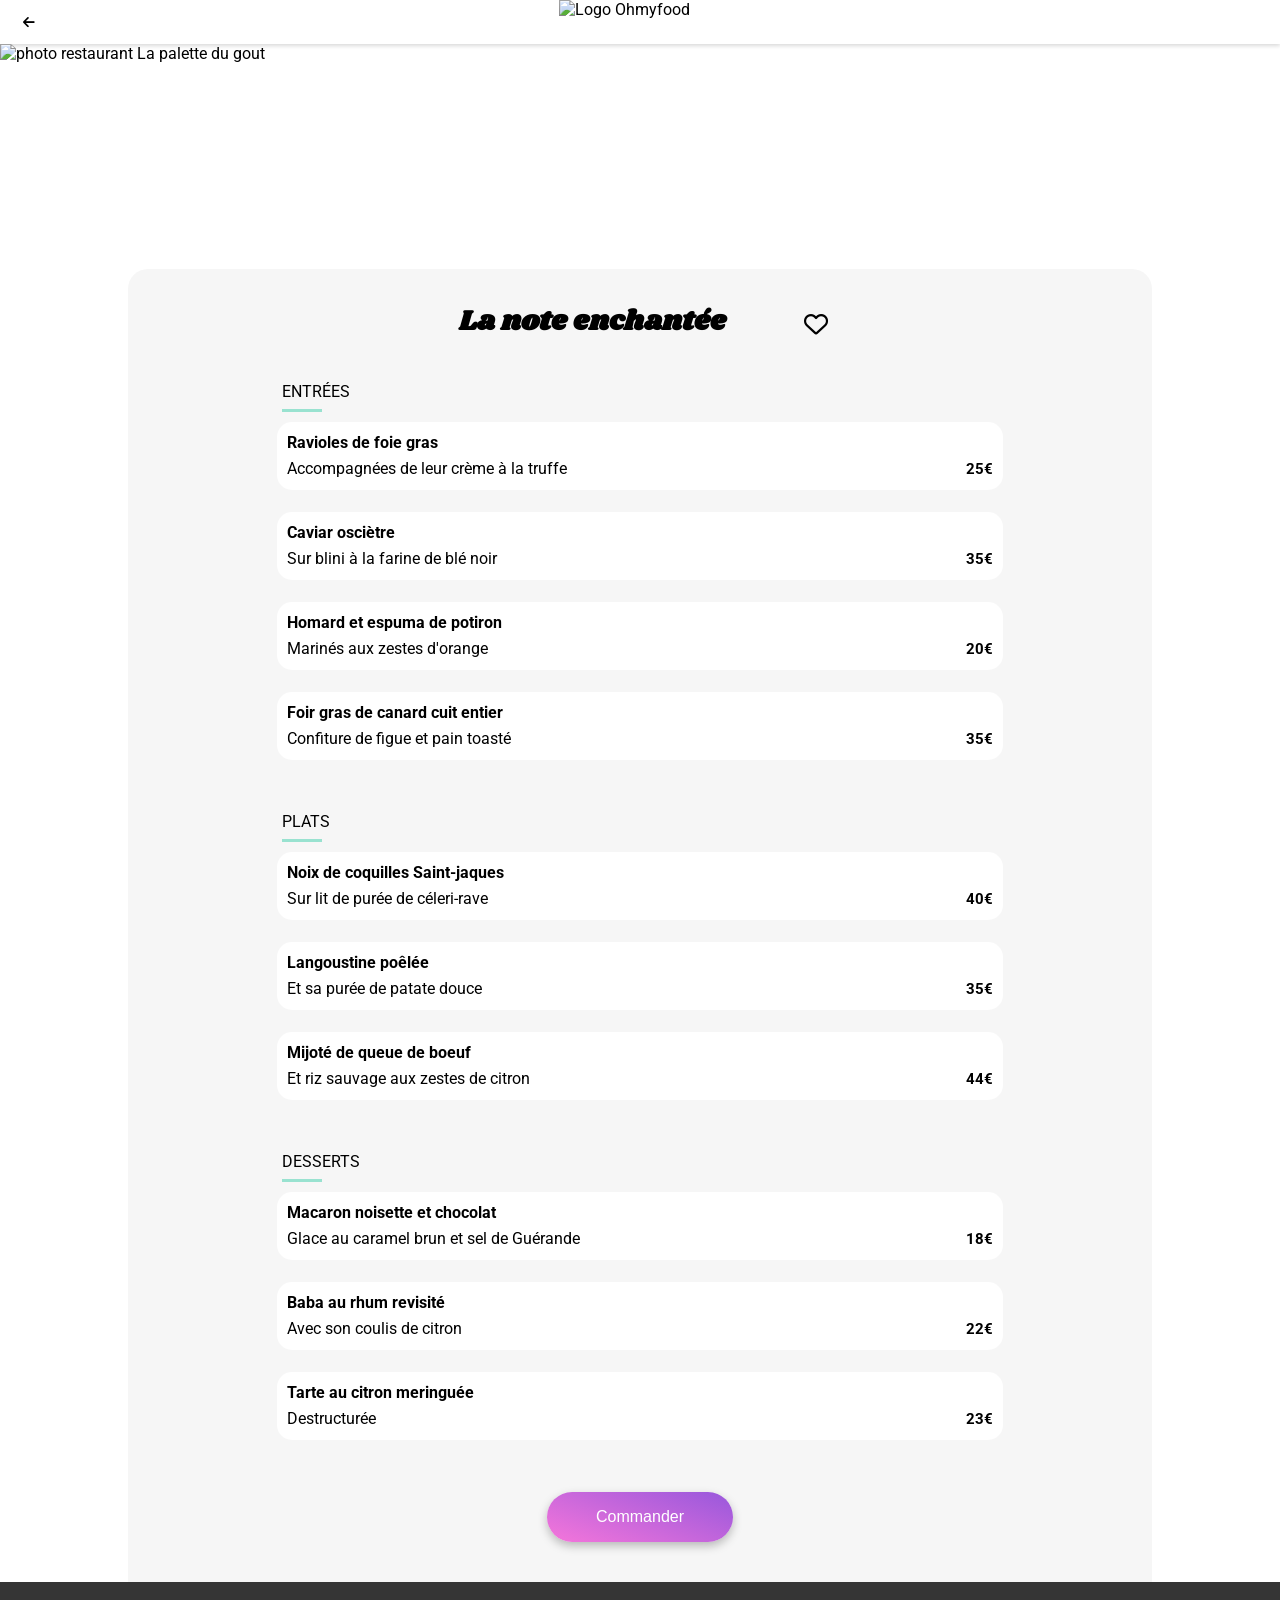
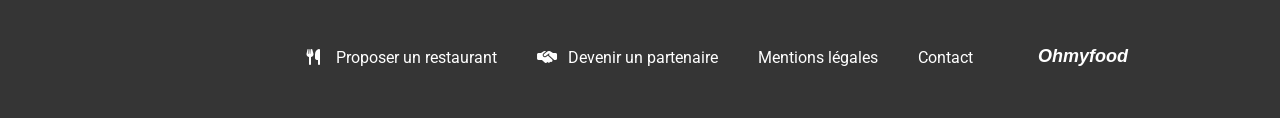
==== commit 441c4754: "Fix(menu and homepage) - rajout "green-check" en html partout" ====
--- a/p4-menu-la-note-enchantee.html
+++ b/p4-menu-la-note-enchantee.html
@@ -27,148 +27,182 @@
 
     <!--header-->
     <header class="header-menu">
-        <div class="header-first-block header-first-block-space">
+        <div class="header-first-block header-homepage-space">
             <a href="./p4.html">
-                <button class="logo-menu"><i class="fa-solid fa-arrow-left"></i></button>
+                <button class="logo-menu">
+                    <i class="fa-solid fa-arrow-left"></i>
+                </button>
             </a>
             <img class="header-picture" src="./images/logo/ohmyfood.png" alt="Logo Ohmyfood">
         </div>
         <img class="header-picture-menu" src="./images/restaurants/stil-u2Lp8tXIcjw-unsplash.jpg"
             alt="photo restaurant La palette du gout">
-        </section>
-
-
-        <!--Menu-->
-        <section class="bloc-menu">
-            <div class="restaurant-name-menu">
-                <h1>La note enchantée</h1>
-                <button class="heart-button">
-                    <i class="fa-regular fa-heart heart-empty"></i>
-                    <i class="fa-solid fa-heart heart-full"></i>
-                </button>
-            </div>
-
-
-            <div class="starter-bloc-menu">
-                <p class="title-bloc-menu">ENTRÉES</p>
-                <div>
-
-                    <div class="card-container">
-                        <article class="card-menu">
-                            <div class="card-title">
-                                <h2>Ravioles de foie gras</h2>
-                                <p>Accompagnées de leur crème à la truffe</p>
-                            </div>
-                            <h3>25€</h3>
-                        </article>
-
-                        <article class="card-menu">
-                            <div class="card-title">
-                                <h2>Caviar osciètre</h2>
-                                <p>Sur blini à la farine de blé noir</p>
-                            </div>
-                            <h3>35€</h3>
-                        </article>
-
-                        <article class="card-menu">
-                            <div class="card-title">
-                                <h2>Homard et espuma de potiron</h2>
-                                <p>Marinés aux zestes d'orange</p>
-                            </div>
-                            <h3>20€</h3>
-                        </article>
-
-                        <article class="card-menu">
-                            <div class="card-title">
-                                <h2>Foir gras de canard cuit entier</h2>
-                                <p>Confiture de figue et pain toasté</p>
-                            </div>
-                            <h3>35€</h3>
-                        </article>
-                    </div>
+    </header>
+
+
+    <!--Menu-->
+    <section class="bloc-menu">
+        <div class="restaurant-name-menu">
+            <h1>La note enchantée</h1>
+            <button class="heart-button">
+                <i class="fa-regular fa-heart heart-empty"></i>
+                <i class="fa-solid fa-heart heart-full"></i>
+            </button>
+        </div>
+
+
+        <div class="starter-bloc-menu">
+            <p class="title-bloc-menu">ENTRÉES</p>
+            <div>
+
+                <div class="card-container">
+
+
+                    <article class="card-menu">
+                        <div class="text-card-menu">
+                            <h2>Ravioles de foie gras</h2>
+                            <p>Accompagnées de leur crème à la truffe</p>
+                        </div>
+                        <h3>25€</h3>
+                        <div class="green-check">
+                            <i class="fa-solid fa-circle-check"></i>
+                        </div>
+                    </article>
+
+                    <article class="card-menu">
+                        <div class="text-card-menu">
+                            <h2>Caviar osciètre</h2>
+                            <p>Sur blini à la farine de blé noir</p>
+                        </div>
+                        <h3>35€</h3>
+                        <div class="green-check">
+                            <i class="fa-solid fa-circle-check"></i>
+                        </div>
+                    </article>
+
+                    <article class="card-menu">
+                        <div class="text-card-menu">
+                            <h2>Homard et espuma de potiron</h2>
+                            <p>Marinés aux zestes d'orange</p>
+                        </div>
+                        <h3>20€</h3>
+                        <div class="green-check">
+                            <i class="fa-solid fa-circle-check"></i>
+                        </div>
+                    </article>
+
+                    <article class="card-menu">
+                        <div class="text-card-menu">
+                            <h2>Foir gras de canard cuit entier</h2>
+                            <p>Confiture de figue et pain toasté</p>
+                        </div>
+                        <h3>35€</h3>
+                        <div class="green-check">
+                            <i class="fa-solid fa-circle-check"></i>
+                        </div>
+                    </article>
                 </div>
             </div>
-
-            <div class="maincourse-bloc-menu">
-                <p class="title-bloc-menu">PLATS</p>
-                <div>
-
-                    <div class="card-container">
-                        <article class="card-menu">
-                            <div class="card-title">
-                                <h2>Noix de coquilles Saint-jaques</h2>
-                                <p>Sur lit de purée de céleri-rave</p>
-                            </div>
-                            <h3>40€</h3>
-                        </article>
-
-                        <article class="card-menu">
-                            <div class="card-title">
-                                <h2>Langoustine poêlée</h2>
-                                <p>Et sa purée de patate douce</p>
-                            </div>
-                            <h3>35€</h3>
-                        </article>
-
-                        <article class="card-menu">
-                            <div class="card-title">
-                                <h2>Mijoté de queue de boeuf</h2>
-                                <p>Et riz sauvage aux zestes de citron</p>
-                            </div>
-                            <h3>44€</h3>
-                        </article>
-                    </div>
+        </div>
+
+        <div class="maincourse-bloc-menu">
+            <p class="title-bloc-menu">PLATS</p>
+            <div>
+
+                <div class="card-container">
+                    <article class="card-menu">
+                        <div class="text-card-menu">
+                            <h2>Noix de coquilles Saint-jaques</h2>
+                            <p>Sur lit de purée de céleri-rave</p>
+                        </div>
+                        <h3>40€</h3>
+                        <div class="green-check">
+                            <i class="fa-solid fa-circle-check"></i>
+                        </div>
+                    </article>
+
+                    <article class="card-menu">
+                        <div class="text-card-menu">
+                            <h2>Langoustine poêlée</h2>
+                            <p>Et sa purée de patate douce</p>
+                        </div>
+                        <h3>35€</h3>
+                        <div class="green-check">
+                            <i class="fa-solid fa-circle-check"></i>
+                        </div>
+                    </article>
+
+                    <article class="card-menu">
+                        <div class="text-card-menu">
+                            <h2>Mijoté de queue de boeuf</h2>
+                            <p>Et riz sauvage aux zestes de citron</p>
+                        </div>
+                        <h3>44€</h3>
+                        <div class="green-check">
+                            <i class="fa-solid fa-circle-check"></i>
+                        </div>
+                    </article>
                 </div>
             </div>
-
-            <div class="desert-bloc-menu">
-                <p class="title-bloc-menu">DESSERTS</p>
-                <div>
-
-
-                    <div class="card-container">
-                        <article class="card-menu">
-                            <div class="card-title">
-                                <h2>Macaron noisette et chocolat</h2>
-                                <p>Glace au caramel brun et sel de Guérande</p>
-                            </div>
-                            <h3>18€</h3>
-                        </article>
-
-                        <article class="card-menu">
-                            <div class="card-title">
-                                <h2>Baba au rhum revisité</h2>
-                                <p>Avec son coulis de citron</p>
-                            </div>
-                            <h3>22€</h3>
-                        </article>
-
-                        <article class="card-menu">
-                            <div class="card-title">
-                                <h2>Tarte au citron meringuée</h2>
-                                <p>Destructurée</p>
-                            </div>
-                            <h3>23€</h3>
-                        </article>
-                    </div>
+        </div>
+
+        <div class="desert-bloc-menu">
+            <p class="title-bloc-menu">DESSERTS</p>
+            <div>
+
+
+                <div class="card-container">
+                    <article class="card-menu">
+                        <div class="text-card-menu">
+                            <h2>Macaron noisette et chocolat</h2>
+                            <p>Glace au caramel brun et sel de Guérande</p>
+                        </div>
+                        <h3>18€</h3>
+                        <div class="green-check">
+                            <i class="fa-solid fa-circle-check"></i>
+                        </div>
+                    </article>
+
+                    <article class="card-menu">
+                        <div class="text-card-menu">
+                            <h2>Baba au rhum revisité</h2>
+                            <p>Avec son coulis de citron</p>
+                        </div>
+                        <h3>22€</h3>
+                        <div class="green-check">
+                            <i class="fa-solid fa-circle-check"></i>
+                        </div>
+                    </article>
+
+                    <article class="card-menu">
+                        <div class="text-card-menu">
+                            <h2>Tarte au citron meringuée</h2>
+                            <p>Destructurée</p>
+                        </div>
+                        <h3>23€</h3>
+                        <div class="green-check">
+                            <i class="fa-solid fa-circle-check"></i>
+                        </div>
+                    </article>
                 </div>
             </div>
-
-            <button class="button-menu">Commander</button>
-
-        </section>
-
-
-        <!--Footer-->
-        <footer class="footer-container">
-            <h1>Ohmyfood</h1>
-            <ul class="footer-list">
-                <li><a><i class="fa-solid fa-utensils"></i> Proposer un restaurant</a></li>
-                <li><a><i class="fa-solid fa-handshake-simple"></i>Devenir un partenaire</a></li>
-                <li><a>Mentions légales</a></li>
-                <li><a>Contact</a></li>
-            </ul>
-        </footer>
+        </div>
+
+        <button class="button-menu">Commander</button>
+
+    </section>
+
+
+    <!--Footer-->
+    <footer class="footer-container">
+        <h1>Ohmyfood</h1>
+        <ul class="footer-list">
+            <li><a><i class="fa-solid fa-utensils"></i> Proposer un restaurant</a></li>
+            <li><a><i class="fa-solid fa-handshake-simple"></i>Devenir un partenaire</a></li>
+            <li><a>Mentions légales</a></li>
+            <li><a>Contact</a></li>
+        </ul>
+    </footer>
 
 </body>
 
--- a/css/style.css
+++ b/css/style.css
@@ -9,6 +9,8 @@
 
 :root {
     --color-primary: #9356DC;
+    --color-secondary: #FFFFFF;
+    --color-tertiary: #F6F6F6;
 }
 
 body {
@@ -45,15 +47,12 @@
     transition-duration: 1.2s;
 }
 
-h1 {
-    font-family: 'Shrikhand', cursive;
-}
 
 
 
 /*header*/
 header {
-    background-color: #ffffff;
+    background-color: var(--color-secondary);
     display: flex;
     flex-direction: column;
     width: 100%;
@@ -98,7 +97,7 @@
 }
 
 .presentation-block-header {
-    background-color: #F6F6F6;
+    background-color: var(--color-tertiary);
     height: 287px;
     min-width: 375px;
     width: 100%;
@@ -115,10 +114,15 @@
     width: 218px;
     border-radius: 25px;
     background: linear-gradient(200.64deg, #9356DC -5.2%, #FF79DA 110.74%);
-    color: white;
+    color: var(--color-secondary);
     border-style: none;
     font-size: 16px;
     margin-top: 17px;
+}
+
+.button-presentation-block-header:hover {
+    opacity: 0.80;
+    box-shadow: 0px 5px 15px 0px #00000040;
 }
 
 .presentation-block-header h1 {
@@ -162,7 +166,7 @@
     width: 90%;
     left: 32px;
     border-radius: 20px;
-    background: #F6F6F6;
+    background-color: var(--color-tertiary);
     box-shadow: 0px 4px 15px 0px #00000026;
     margin-bottom: 25px;
     margin-top: 26px;
@@ -201,7 +205,7 @@
 
 /*Restaurant*/
 .restaurant-block {
-    background: #F6F6F6;
+    background-color: var(--color-tertiary);
     min-width: 375px;
     width: 100%;
     padding-bottom: 40px;
@@ -222,7 +226,7 @@
 }
 
 .card-restaurant-block {
-    background-color: #ffffff;
+    background-color: var(--color-secondary);
     box-shadow: 0px 4px 15px 0px #0000001A;
     height: 251px;
     width: 90%;
@@ -288,7 +292,7 @@
 }
 
 .card-text-menu .heart-button {
-    background-color: #ffffff;
+    background-color: var(--color-secondary);
     margin-top: -9px;
 }
 
@@ -301,7 +305,7 @@
     min-width: 375px;
     width: 100%;
     background-color: #353535;
-    color: #ffffff;
+    color: var(--color-secondary);
     padding-top: 22px;
     margin-top: -50px;
 }
@@ -315,7 +319,7 @@
 
 .footer-container a {
     text-decoration: none;
-    color: #FFFFFF;
+    color: var(--color-secondary);
 }
 
 .footer-container i {
@@ -348,7 +352,7 @@
 }
 
 .logo-menu {
-    background-color: #FFFFFF;
+    background-color: var(--color-secondary);
     border: none;
     position: absolute;
     left: 23px;
@@ -363,7 +367,7 @@
 /*Menu*/
 
 .bloc-menu {
-    background-color: #F6F6F6;
+    background-color: var(--color-tertiary);
     border-radius: 20px 20px 0 0;
     display: flex;
     align-items: center;
@@ -386,7 +390,7 @@
     font-size: 28px;
     margin-bottom: 0;
     margin-top: 32px;
-    font-family: 'Roboto';
+    font-family: 'Shrikhand', cursive;
 }
 
 .restaurant-name-menu p {
@@ -394,7 +398,7 @@
 }
 
 .restaurant-name-menu .heart-button {
-    background-color: #F6F6F6;
+    background-color: var(--color-tertiary);
 }
 
 .starter-bloc-menu {
@@ -434,7 +438,7 @@
     display: flex;
     align-items: flex-end;
     justify-content: flex-start;
-    background-color: #FFFFFF;
+    background-color: var(--color-secondary);
     border-radius: 15px;
     margin-top: 10px;
     padding-left: 10px;
@@ -491,8 +495,8 @@
     padding: 1%;
 }
 
-.green-check:hover i {
-    color: #FFFFFF;
+.card-menu:hover i {
+    color: var(--color-secondary);
 }
 
 .card-menu:hover .green-check {
@@ -508,7 +512,7 @@
     width: 186px;
     border-radius: 25px;
     font-size: 16px;
-    color: #ffffff;
+    color: var(--color-secondary);
     background: linear-gradient(200.64deg, #9356DC -5.2%, #FF79DA 110.74%);
     border: none;
     box-shadow: 0px 4px 10px 0px #00000040;
@@ -518,6 +522,7 @@
 
 .button-menu:hover {
     opacity: 0.80;
+    box-shadow: 0px 5px 15px 0px #00000040;
 }
 
 
@@ -676,7 +681,7 @@
 
     to {
         transform: rotate(360deg);
-        z-index: -10;
+        z-index: -20;
         opacity: 0;
     }
 }
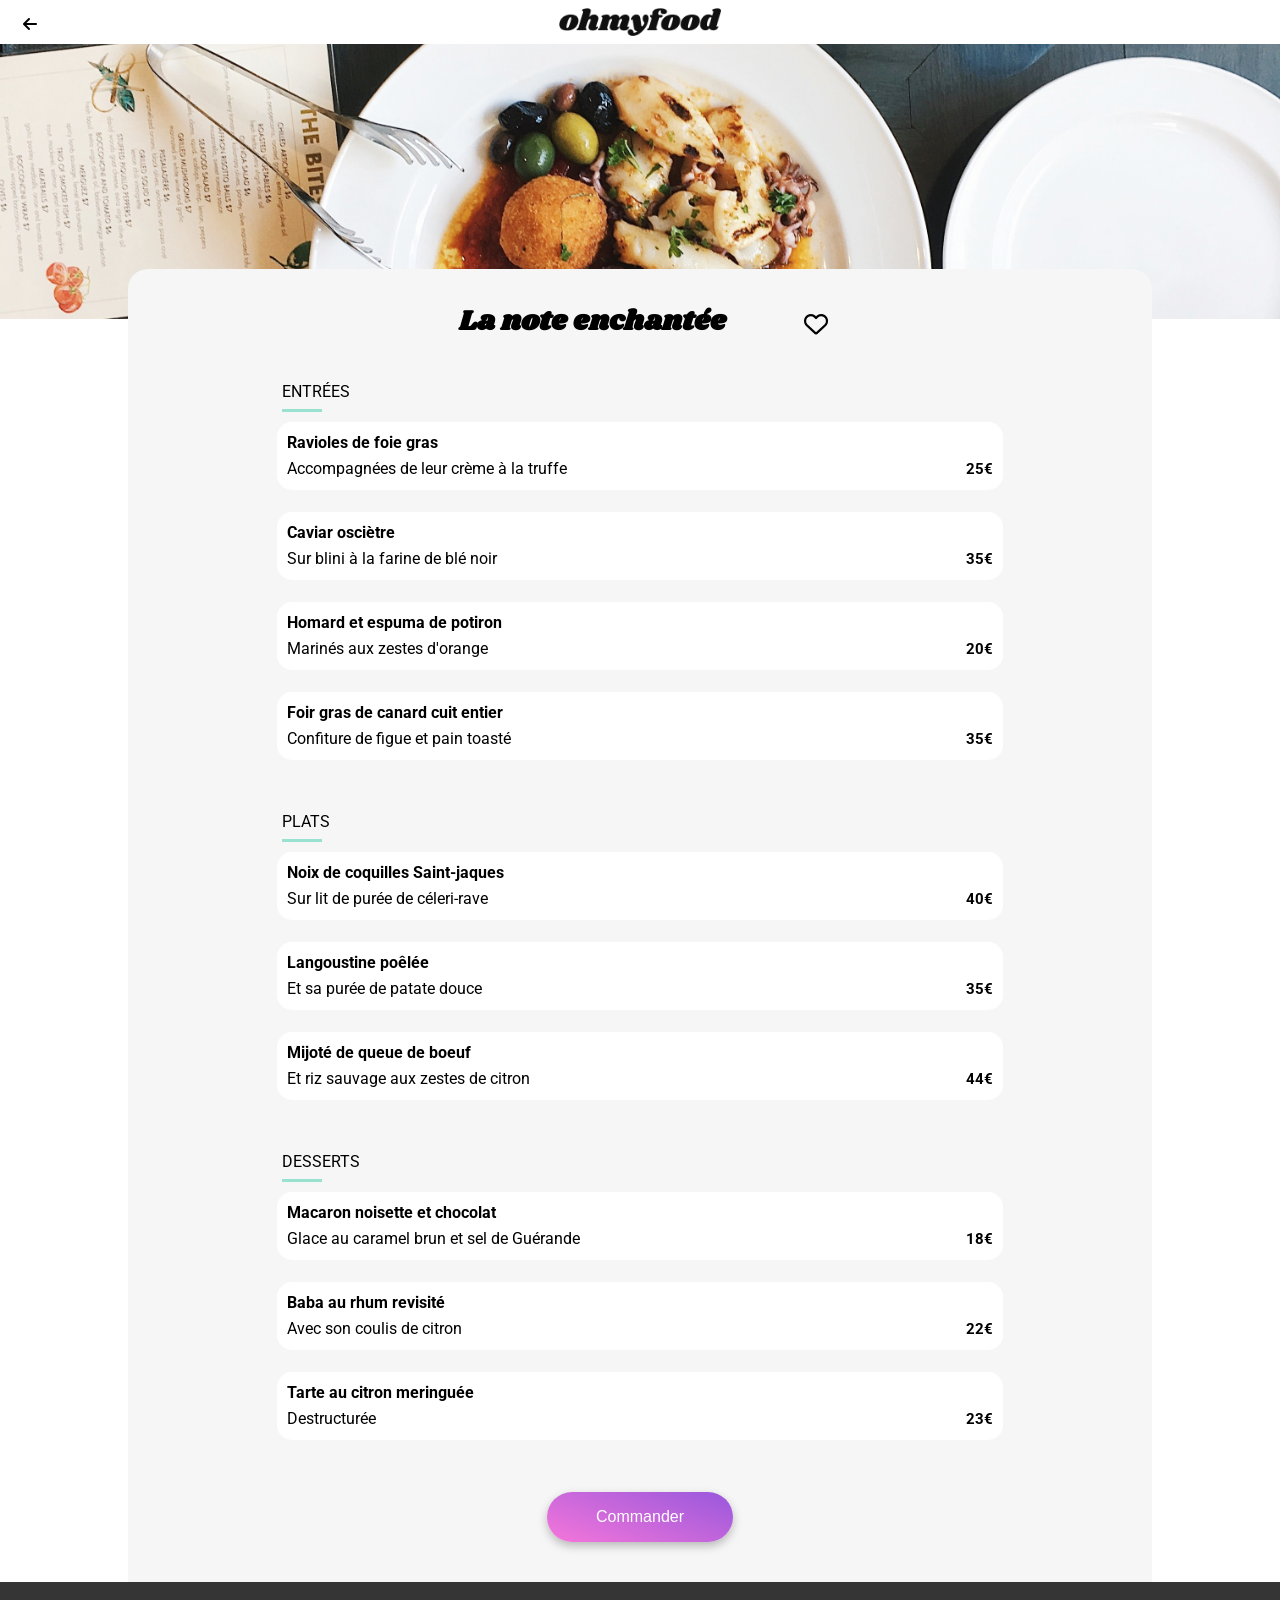
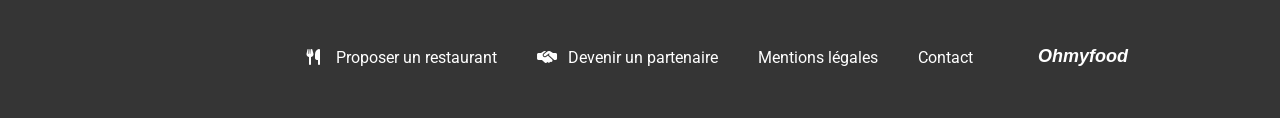
==== commit 53a50c30: "Fix - html arrow link" ====
--- a/p4-menu-la-note-enchantee.html
+++ b/p4-menu-la-note-enchantee.html
@@ -28,10 +28,8 @@
     <!--header-->
     <header class="header-menu">
         <div class="header-first-block header-homepage-space">
-            <a href="./p4.html">
-                <button class="logo-menu">
-                    <i class="fa-solid fa-arrow-left"></i>
-                </button>
+            <a href="./index.html" class="logo-menu">
+                <i class="fa-solid fa-arrow-left"></i>
             </a>
             <img class="header-picture" src="./images/logo/ohmyfood.png" alt="Logo Ohmyfood">
         </div>
--- a/css/style.css
+++ b/css/style.css
@@ -1,5 +1,7 @@
 body {
     font-family: 'Roboto', sans-serif;
+    width: 100%;
+    overflow-x: hidden;
 }
 
 * {
@@ -118,6 +120,7 @@
     border-style: none;
     font-size: 16px;
     margin-top: 17px;
+    transition: all 0.7s ease;
 }
 
 .button-presentation-block-header:hover {
@@ -170,16 +173,15 @@
     box-shadow: 0px 4px 15px 0px #00000026;
     margin-bottom: 25px;
     margin-top: 26px;
-    margin-right: ;
     display: flex;
     flex-direction: row;
     align-items: center;
+    transition: all 0.8s ease;
 }
 
 .card-instruction-block:hover {
     background-color: #F5EDFF;
 }
-
 
 .card-instruction-block i {
     padding-right: 20px;
@@ -220,7 +222,8 @@
 
 .card-container-restaurant-block {
     display: flex;
-    flex-direction: column;
+    /*flex-direction: column;*/
+    flex-wrap: wrap;
     justify-content: center;
     align-items: center;
 }
@@ -256,25 +259,33 @@
     margin: 0;
 }
 
-
 .heart-empty {
     position: absolute;
-}
+    opacity: 1;
+    transition: all 1s;
+}
+
+
 
 .heart-full {
     position: absolute;
     opacity: 0;
     transition-property: all;
-    transition-duration: 2s;
-}
-
-.heart-full:hover {
+    transition-duration: 1s;
+    -webkit-background-clip: text;
+    -webkit-text-fill-color: transparent;
+    background-image: linear-gradient(200.64deg, #9356DC -5.2%, #FF79DA 110.74%);
+}
+
+.heart-button:hover .heart-full {
     opacity: 1;
-    color: transparent;
-    background-clip: border-box;
-    -webkit-background-clip: text;
-    background-image: linear-gradient(200.64deg, #9356DC -5.2%, #FF79DA 110.74%);
-}
+}
+
+.heart-button:hover .heart-empty {
+    opacity: 0;
+}
+
+
 
 .card-text-menu {
     margin-top: -25px;
@@ -299,6 +310,7 @@
 
 
 
+
 /*Footer*/
 .footer-container {
     height: 180px;
@@ -345,7 +357,6 @@
 /*Page-Menu*/
 
 /*Header*/
-
 .header-menu {
     min-width: 375px;
     width: 100%;
@@ -365,7 +376,6 @@
 }
 
 /*Menu*/
-
 .bloc-menu {
     background-color: var(--color-tertiary);
     border-radius: 20px 20px 0 0;
@@ -468,15 +478,23 @@
     padding-bottom: 12px;
 }
 
-.card-title {
-    margin-bottom: 12px;
-}
 
 .text-card-menu {
     margin-bottom: 12px;
-    text-overflow: ellipsis;
     width: calc(100% - 34px);
     transition: all 1.5s ease;
+}
+
+.text-card-menu p {
+    overflow: hidden;
+    white-space: nowrap;
+    text-overflow: ellipsis;
+}
+
+.text-card-menu h2 {
+    overflow: hidden;
+    white-space: nowrap;
+    text-overflow: ellipsis;
 }
 
 .green-check {
@@ -518,6 +536,8 @@
     box-shadow: 0px 4px 10px 0px #00000040;
     margin-top: 40px;
     margin-bottom: 40px;
+    transition: all 1s ease;
+
 }
 
 .button-menu:hover {
@@ -531,16 +551,16 @@
 
 
 
+
+
+
+
 @media only screen and (min-width: 850px) {
 
-
-
-
     /*Header*/
 
 
     /*Instruction*/
-
     .instruction-block {
         width: 100%;
         height: 262px;
@@ -576,6 +596,9 @@
 
     .restaurant-block {
         height: 436px;
+        width: 100%;
+        padding-left: 10%;
+        box-sizing: border-box;
     }
 
     .card-restaurant-block {
@@ -585,15 +608,15 @@
         transition: width 1s;
     }
 
-    .card-restaurant-block:hover {
-        width: 340px;
-    }
+
 
     .card-container-restaurant-block {
         display: flex;
-        flex-direction: row;
+        flex-wrap: nowrap;
         overflow-x: scroll;
-        padding-left: 30%;
+        justify-content: flex-start;
+        width: 100%;
+        margin: auto;
     }
 
     .button-restaurant-bock {
@@ -655,10 +678,12 @@
     justify-content: center;
     width: 100vw;
     height: 100vh;
-    background-color: #CEECF5;
-    opacity: 0.7;
+    background-color: #afe0e2;
+    opacity: 1;
     position: fixed;
     animation: background-leave 3s forwards;
+    animation-delay: 2s;
+    z-index: 5;
 }
 
 
@@ -674,27 +699,26 @@
 @keyframes spin {
     from {
         transform: rotate(0deg);
-        z-index: 2;
-        opacity: 1;
-
     }
 
     to {
         transform: rotate(360deg);
-        z-index: -20;
+    }
+}
+
+@keyframes background-leave {
+
+    0% {
+        opacity: 1;
+
+    }
+
+    99% {
         opacity: 0;
     }
-}
-
-@keyframes background-leave {
-    from {
-        z-index: 2;
-        opacity: 1;
-
-    }
-
-    to {
+
+    100% {
+        opacity: 0;
         z-index: -1;
-        opacity: 0.1;
     }
 }
